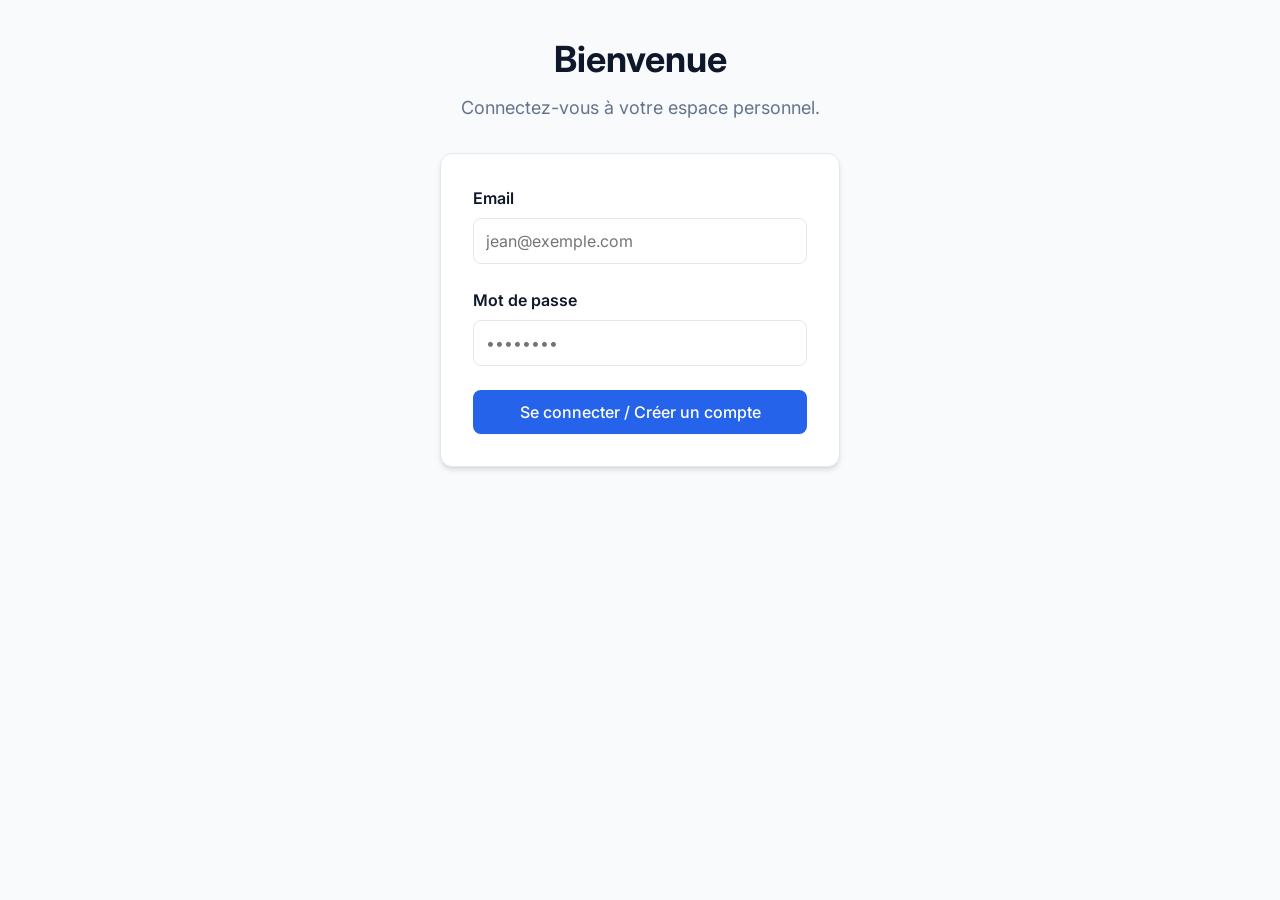
==== index.html @ bb91204f "Add MVP report extraction" ====
<!DOCTYPE html>
<html lang="fr">
<head>
  <meta charset="UTF-8">
  <meta name="viewport" content="width=device-width, initial-scale=1.0">
  <title>Générateur de Compte Rendu - Chantier V2</title>
  <link rel="stylesheet" href="style.css">
  <link href="https://fonts.googleapis.com/css2?family=Inter:wght@300;400;500;600;700&display=swap" rel="stylesheet">
</head>
<body>
  
  <div class="app-container">
    
    <!-- ==================== VIEW: AUTHENTICATION ==================== -->
    <div id="view-auth" class="view">
      <div class="app-header">
        <h1>Bienvenue</h1>
        <p>Connectez-vous à votre espace personnel.</p>
      </div>
      <div class="card auth-card">
        <form id="auth-form">
          <div class="form-group">
            <label>Email</label>
            <input type="email" id="auth-email" required placeholder="jean@exemple.com" class="text-input">
          </div>
          <div class="form-group">
            <label>Mot de passe</label>
            <input type="password" id="auth-password" required placeholder="••••••••" class="text-input">
          </div>
          <button type="submit" class="primary-btn">Se connecter / Créer un compte</button>
        </form>
      </div>
    </div>

    <!-- ==================== VIEW: DASHBOARD (PROJECTS) ==================== -->
    <div id="view-dashboard" class="view hidden">
      <header class="navbar">
        <h2>Mes Projets</h2>
        <div class="user-menu">
           <span id="user-display"></span>
           <button id="logout-btn" class="text-btn">Déconnexion</button>
        </div>
      </header>
      
      <main class="main-content">
        <div class="action-bar" style="align-items: flex-start;">
          <div class="form-group" style="flex: 1; margin: 0;">
            <input type="text" id="new-project-name" placeholder="Nom du nouveau chantier..." class="text-input">
          </div>
          <div class="form-group" style="margin: 0; min-width: 250px;">
            <div class="image-upload-wrapper" style="margin: 0;">
               <input type="file" id="project-photo-upload" accept="image/*" class="hidden-input">
               <label for="project-photo-upload" class="upload-btn" style="margin: 0; width: 100%; justify-content: center;">
                 <span class="icon">📸</span> Photo de couverture
               </label>
            </div>
            <img id="project-photo-preview" src="" class="hidden" style="width: 100%; height: 80px; object-fit: cover; border-radius: 8px; margin-top: 0.5rem; border: 1px solid var(--border);">
          </div>
          <button id="create-project-btn" class="primary-btn shrink" style="height: 46px;">Créer Projet</button>
        </div>
        
        <div id="projects-list" class="grid-list">
          <!-- Projects rendered here -->
        </div>
      </main>
    </div>

    <!-- ==================== VIEW: PROJECT DETAIL (HISTORY & ACTORS) ==================== -->
    <div id="view-project-detail" class="view hidden">
      <header class="navbar" style="border-bottom: none; margin-bottom: 0;">
        <div class="nav-left">
          <button id="back-to-dashboard" class="icon-btn">← Retour</button>
          <h2 id="current-project-title">Titre du Projet</h2>
        </div>
        <div class="nav-right">
          <button id="create-report-btn" class="primary-btn header-btn">+ Nouveau Compte Rendu</button>
        </div>
      </header>

      <!-- Dynamic Project Cover Banner -->
      <div class="project-banner">
         <img id="detail-project-cover" src="" class="hidden">
         <div class="project-banner-overlay">
           <div class="banner-left">
             <button id="view-actors-btn" class="elegant-btn">
               <span class="icon">👥</span> Gérer les Acteurs du Projet
             </button>
           </div>
           <div class="banner-right">
             <input type="file" id="edit-project-cover" accept="image/*" class="hidden-input">
             <label for="edit-project-cover" class="edit-cover-btn">
               <span class="icon">📸</span> Modifier la couverture
             </label>
           </div>
         </div>
      </div>

      <main class="main-content" style="margin-top: 1.5rem;">
        <p class="subtitle">Historique des comptes rendus (CR)</p>
        <div id="reports-list" class="report-list">
          <!-- Reports rendered here -->
        </div>
      </main>
    </div>

    <!-- ==================== VIEW: GENERATOR (THE MVP) ==================== -->
    <div id="view-generator" class="view hidden">
      <header class="navbar">
        <button id="cancel-report-btn" class="icon-btn">← Annuler</button>
        <h2>Nouveau CR</h2>
      </header>

      <main class="main-content">
        <!-- Section 1 : Saisie des notes (Input) -->
        <section id="input-section" class="card">
          <h2>1. Vos notes de chantier</h2>
          <p class="subtitle">Collez vos notes brutes, remarques, ou retranscriptions vocales ici.</p>
          <textarea id="notes-input" placeholder="Ex: Le mur porteur fissure..."></textarea>
          
          <button id="generate-btn" class="primary-btn">
            <span class="icon">✨</span> Générer le Brouillon
          </button>
          <div id="loading" class="hidden">
             <div class="spinner"></div>
             <span>Analyse par l'IA en cours...</span>
          </div>
          <div id="error-message" class="error hidden"></div>
        </section>

        <!-- Section 2 : Édition du compte rendu (Output) -->
        <section id="output-section" class="card hidden slide-up">
          <div class="output-header">
            <h2>2. Compte Rendu Structuré</h2>
            <div class="actions">
              <button id="save-draft-btn" class="secondary-btn">Enregistrer Brouillon</button>
              <button id="print-btn" class="primary-btn">Exporter PDF</button>
            </div>
          </div>
          
          <p class="subtitle">Vous pouvez modifier les champs ci-dessous avant l'enregistrement.</p>

          <!-- Photos -->
          <div class="form-group">
            <label>Photos & Annotations</label>
            <div class="image-upload-wrapper">
               <input type="file" id="photo-upload" accept="image/*" multiple class="hidden-input">
               <label for="photo-upload" class="upload-btn">
                 <span class="icon">📸</span> Ajouter des photos
               </label>
            </div>
            <div id="photo-gallery" class="photo-gallery"></div>
          </div>

          <!-- Fields -->
          <div class="form-group">
            <label>Observations</label>
            <div id="observations-container" class="list-container editable-list"></div>
            <button class="add-btn" onclick="addListItem('observations-container')">+ Ajouter observation</button>
          </div>

          <div class="form-group">
            <label>Actions à réaliser</label>
            <div id="actions-container" class="table-container">
              <table class="actions-table">
                <thead>
                  <tr>
                    <th>Tâche</th>
                    <th>Responsable</th>
                    <th>Délai</th>
                    <th></th>
                  </tr>
                </thead>
                <tbody id="actions-tbody"></tbody>
              </table>
            </div>
            <button class="add-btn" onclick="addActionRow()">+ Ajouter action</button>
          </div>

          <div class="form-group">
            <label>Points Bloquants</label>
            <div id="blockers-container" class="list-container editable-list alert-list"></div>
            <button class="add-btn" onclick="addListItem('blockers-container', 'alert-item')">+ Ajouter point bloquant</button>
          </div>

          <div class="form-group">
            <label>Points à vérifier</label>
            <div id="points-to-verify-container" class="list-container editable-list warning-list"></div>
            <button class="add-btn" onclick="addListItem('points-to-verify-container', 'warning-item')">+ Ajouter point à vérifier</button>
          </div>
        </section>
      </main>
    </div>

    <!-- ==================== VIEW: ACTORS DIRECTORY ==================== -->
    <div id="view-actors" class="view hidden">
      <header class="navbar">
        <div class="nav-left">
          <button id="back-to-project-from-actors" class="icon-btn">← Retour au Projet</button>
          <h2>Carnet d'adresses (Acteurs)</h2>
        </div>
        <button id="add-actor-btn" class="primary-btn shrink">+ Nouvel Acteur</button>
      </header>
      <main class="main-content">
        <div id="actors-list" class="grid-list">
          <!-- Actors rendered here -->
        </div>
      </main>
    </div>

  </div> <!-- End App Container -->

  <!-- ==================== MODALS ==================== -->

  <!-- Modal: Create/Edit Actor -->
  <div id="actor-modal" class="modal hidden">
    <div class="modal-content card">
      <div class="modal-header">
        <h2 id="actor-modal-title">Ajouter un acteur</h2>
        <button class="icon-btn close-modal-btn" onclick="closeActorModal()">✖</button>
      </div>
      <form id="actor-form" class="modal-body">
        <input type="hidden" id="actor-id">
        <div class="avatar-upload-wrapper">
           <label for="actor-photo" style="cursor: pointer; display: flex; flex-direction: column; align-items: center; justify-content: center;">
             <img id="actor-photo-preview" src="" class="hidden">
             <div id="actor-photo-placeholder" class="avatar-placeholder">📸 Photo</div>
           </label>
           <input type="file" id="actor-photo" accept="image/*" class="hidden-input">
        </div>
        
        <div class="form-row">
          <div class="form-group flex-1">
            <label>Type d'acteur *</label>
            <select id="actor-type" class="text-input" required>
              <option value="Maitre d'Ouvrage">Maître d'Ouvrage</option>
              <option value="Maitre d'Oeuvre">Maître d'Oeuvre</option>
              <option value="Bureau d'Etudes">Bureau d'Etudes</option>
              <option value="Entreprise">Entreprise</option>
              <option value="CSPS">CSPS</option>
              <option value="Bureau de Controle">Bureau de Contrôle</option>
              <option value="Autre">Autre (préciser)</option>
            </select>
            <input type="text" id="actor-type-custom" class="text-input hidden mt-2" placeholder="Préciser le rôle...">
          </div>
          <div class="form-group flex-1">
            <label>Société *</label>
            <input type="text" id="actor-company" required class="text-input">
          </div>
        </div>

        <div class="form-row">
          <div class="form-group flex-1">
            <label>Prénom *</label>
            <input type="text" id="actor-firstname" required class="text-input">
          </div>
          <div class="form-group flex-1">
            <label>Nom *</label>
            <input type="text" id="actor-lastname" required class="text-input">
          </div>
        </div>

        <div class="form-group">
          <label>Poste</label>
          <input type="text" id="actor-role" class="text-input" placeholder="ex: Conducteur de travaux">
        </div>
        
        <div class="form-group">
          <label>Email</label>
          <input type="email" id="actor-email" class="text-input">
        </div>

        <div class="form-row">
          <div class="form-group flex-1">
            <label>Portable</label>
            <input type="tel" id="actor-mobile" class="text-input">
          </div>
          <div class="form-group flex-1">
            <label>Fixe</label>
            <input type="tel" id="actor-phone" class="text-input">
          </div>
        </div>
        
        <div class="form-group">
          <label>Adresse</label>
          <input type="text" id="actor-address" class="text-input" placeholder="ex: 12 rue de la Paix" style="margin-bottom: 0.5rem;">
        </div>
        <div class="form-row">
          <div class="form-group" style="width: 120px;">
             <input type="text" id="actor-zip" class="text-input" placeholder="Code Postal">
          </div>
          <div class="form-group flex-1">
             <input type="text" id="actor-city" class="text-input" placeholder="Ville">
          </div>
        </div>

        <div class="modal-footer">
          <button type="submit" class="primary-btn">Enregistrer</button>
        </div>
      </form>
    </div>
  </div>

  <!-- Modal: Distribution (Send Report) -->
  <div id="distribution-modal" class="modal hidden">
    <div class="modal-content card distribution-card">
      <div class="modal-header">
        <h2>Envoyer le Compte Rendu</h2>
        <button class="icon-btn close-modal-btn" onclick="closeDocModal()">✖</button>
      </div>
      <div class="modal-body">
        <p class="subtitle">Sélectionnez les acteurs qui recevront ce rapport :</p>
        <div id="distribution-actors-list" class="checkbox-list">
          <!-- Actor checkboxes rendered here -->
        </div>
      </div>
      <div class="modal-footer">
        <button id="confirm-distribution-btn" class="primary-btn">Confirmer l'envoi</button>
      </div>
    </div>
  </div>

  <!-- Custom Actor Dropdown -->
  <div id="actor-dropdown" class="actor-dropdown hidden"></div>

  <script src="app.js"></script>
</body>
</html>
---- style.css ----
:root {
  --primary: #0f172a;
  --primary-hover: #1e293b;
  --accent: #2563eb;
  --accent-hover: #1d4ed8;
  --bg-color: #f8fafc;
  --card-bg: #ffffff;
  --text-main: #0f172a;
  --text-muted: #64748b;
  --border: #e2e8f0;
  
  --danger: #ef4444;
  --danger-bg: #fef2f2;
  --warning: #f59e0b;
  --warning-bg: #fffbeb;
  --success: #10b981;
  --success-bg: #d1fae5;
  
  --radius: 12px;
  --shadow-sm: 0 1px 2px 0 rgb(0 0 0 / 0.05);
  --shadow-md: 0 4px 6px -1px rgb(0 0 0 / 0.1), 0 2px 4px -2px rgb(0 0 0 / 0.1);
}

* { box-sizing: border-box; margin: 0; padding: 0; }
body { font-family: 'Inter', sans-serif; background-color: var(--bg-color); color: var(--text-main); line-height: 1.5; -webkit-font-smoothing: antialiased; }
.app-container { max-width: 900px; margin: 0 auto; padding: 2rem 1rem; }

/* SPA Utility */
.hidden { display: none !important; }
.hidden-input { display: none; }
.view { animation: fadeIn 0.3s ease-in; }

/* Navbar */
.navbar { display: flex; justify-content: space-between; align-items: center; margin-bottom: 2rem; border-bottom: 1px solid var(--border); padding-bottom: 1rem;}
.navbar h2 { margin: 0; font-size: 1.5rem; color: var(--primary); }
.nav-left, .nav-right { display: flex; align-items: center; gap: 1rem; }
.user-menu { display: flex; align-items: center; gap: 1rem; color: var(--text-muted); font-weight: 500; font-size: 0.9rem;}

/* Header */
.app-header { text-align: center; margin-bottom: 2rem; }
.app-header h1 { font-size: 2.25rem; font-weight: 700; color: var(--primary); margin-bottom: 0.5rem;}
.app-header p, .subtitle { color: var(--text-muted); font-size: 1.125rem; }
.subtitle { font-size: 0.95rem; margin-bottom: 1.5rem; }

/* Auth Card */
.auth-card { max-width: 400px; margin: 0 auto; }

/* Basic Forms & Inputs */
.text-input { width: 100%; padding: 0.75rem; border: 1px solid var(--border); border-radius: 8px; font-family: inherit; font-size: 1rem; transition: all 0.2s;}
.text-input:focus { outline: none; border-color: var(--accent); box-shadow: 0 0 0 3px rgba(37, 99, 235, 0.1); }
textarea { width: 100%; min-height: 150px; padding: 1rem; border: 1px solid var(--border); border-radius: 8px; font-family: inherit; font-size: 1rem; resize: vertical; background-color: #f8fafc; }
textarea:focus { outline: none; border-color: var(--accent); box-shadow: 0 0 0 3px rgba(37, 99, 235, 0.1); background-color: #fff; }
.form-row { display: flex; gap: 1rem; flex-wrap: wrap; }
.flex-1 { flex: 1; min-width: 200px; }
.mt-2 { margin-top: 0.5rem; }

.form-group { margin-bottom: 1.5rem; }
.form-group label { display: block; font-weight: 600; margin-bottom: 0.5rem; color: var(--primary); }

/* Buttons */
button { display: inline-flex; align-items: center; justify-content: center; gap: 0.5rem; font-family: inherit; font-weight: 500; font-size: 1rem; padding: 0.75rem 1.5rem; border-radius: 8px; cursor: pointer; transition: all 0.2s; border: none; }
.primary-btn { background-color: var(--accent); color: white; width: 100%; box-shadow: var(--shadow-sm); }
.primary-btn:hover { background-color: var(--accent-hover); transform: translateY(-1px); }
.primary-btn.shrink { width: auto; }
.secondary-btn { background-color: var(--primary); color: white; }
.secondary-btn:hover { background-color: var(--primary-hover); }
.text-btn { background: transparent; color: var(--text-muted); padding: 0; font-size: 0.9rem;}
.text-btn:hover { color: var(--primary); text-decoration: underline; }
.icon-btn { background: transparent; color: var(--text-muted); padding: 0.5rem; border: 1px solid var(--border); border-radius: 6px; }
.icon-btn:hover { background: #f1f5f9; color: var(--primary); }
.add-btn { background: transparent; color: var(--accent); padding: 0.5rem 0; font-size: 0.95rem; }
.add-btn:hover { color: var(--accent-hover); text-decoration: underline; }
.upload-btn { display: inline-flex; align-items: center; gap: 0.5rem; padding: 0.5rem 1rem; background-color: #f1f5f9; color: var(--primary); border: 1px solid var(--border); border-radius: 6px; cursor: pointer; font-size: 0.9rem; font-weight: 500; transition: all 0.2s; margin-bottom: 1rem; }
.upload-btn:hover { background-color: #e2e8f0; }

/* Cards & Layout */
.card { background: var(--card-bg); border-radius: var(--radius); padding: 2rem; box-shadow: var(--shadow-md); margin-bottom: 2rem; border: 1px solid var(--border); }
.action-bar { display: flex; gap: 1rem; margin-bottom: 2rem; }
.output-header { display: flex; justify-content: space-between; align-items: center; margin-bottom: 0.5rem; }
.output-header .actions { display: flex; gap: 0.5rem; }

/* Grid Lists (Projects & Reports) */
.grid-list { display: grid; grid-template-columns: repeat(auto-fill, minmax(280px, 1fr)); gap: 1.5rem; }
.grid-card { background: white; border: 1px solid var(--border); border-radius: 8px; cursor: pointer; transition: all 0.2s; box-shadow: var(--shadow-sm); display: flex; flex-direction: column; position: relative; overflow: hidden;}
.grid-card-content { padding: 1.5rem; flex: 1; }
.grid-card:hover { border-color: var(--accent); transform: translateY(-2px); box-shadow: var(--shadow-md); }
.grid-card h3 { margin-bottom: 0.5rem; font-size: 1.25rem; color: var(--primary); }
.grid-card p { color: var(--text-muted); font-size: 0.9rem; }
.grid-card .badge { position: absolute; top: 1rem; right: 1rem; background: rgba(255,255,255,0.9); color: var(--text-muted); padding: 0.15rem 0.5rem; border-radius: 4px; font-size: 0.75rem; font-weight: 600; text-transform: uppercase; box-shadow: var(--shadow-sm);}
.project-cover { width: 100%; height: 120px; object-fit: cover; background: #e2e8f0; border-bottom: 1px solid var(--border);}

/* Project Detail Banner */
.project-banner { position: relative; width: 100%; height: 160px; background: linear-gradient(135deg, #f1f5f9 0%, #cbd5e1 100%); border-radius: 12px; overflow: hidden; display: flex; align-items: flex-end; padding: 1rem 1.5rem; border: 1px solid var(--border); box-shadow: var(--shadow-sm); }
.project-banner img { position: absolute; inset: 0; width: 100%; height: 100%; object-fit: cover; z-index: 1; }
.project-banner-overlay { position: relative; z-index: 2; display: flex; width: 100%; justify-content: space-between; align-items: flex-end; }
.elegant-btn, .edit-cover-btn { display: inline-flex; align-items: center; gap: 0.5rem; padding: 0.5rem 1rem; border-radius: 50px; cursor: pointer; font-weight: 600; font-size: 0.9rem; border: none; transition: all 0.2s; background: rgba(255, 255, 255, 0.85); color: var(--primary); backdrop-filter: blur(8px); box-shadow: 0 4px 6px -1px rgb(0 0 0 / 0.1); }
.elegant-btn:hover, .edit-cover-btn:hover { background: #ffffff; transform: translateY(-2px); box-shadow: 0 10px 15px -3px rgb(0 0 0 / 0.15); color: var(--accent); }
.elegant-btn { padding: 0.75rem 1.5rem; font-size: 0.95rem; }

/* Actor Cards */
.actor-card { align-items: center; text-align: center; gap: 0.25rem; }
.actor-card .avatar { width: 80px; height: 80px; border-radius: 50%; object-fit: cover; background: var(--bg-color); border: 2px solid var(--border); margin-bottom: 0.5rem; }
.actor-card h3 { font-size: 1.1rem; margin-bottom: 0; }
.actor-card .role { font-weight: 500; color: var(--accent); font-size: 0.85rem; margin-bottom: 0.5rem; }
.actor-card .company { font-weight: 600; font-size: 0.9rem; }
.actor-card .contact { color: var(--text-muted); font-size: 0.85rem; }

.report-list { display: flex; flex-direction: column; gap: 1rem; }
.report-card { display: flex; justify-content: space-between; align-items: center; background: white; border: 1px solid var(--border); border-radius: 8px; padding: 1rem 1.5rem; transition: all 0.2s; box-shadow: var(--shadow-sm); }
.report-card:hover { border-color: var(--accent); }
.report-info { display: flex; flex-direction: column; gap: 0.25rem; cursor: pointer; flex-grow: 1;}
.report-info h3 { font-size: 1.1rem; color: var(--primary); }
.report-info span { font-size: 0.85rem; color: var(--text-muted); }

/* Status Badges */
.status-badge { padding: 0.25rem 0.75rem; border-radius: 99px; font-size: 0.8rem; font-weight: 600; display: inline-flex; align-items: center; cursor: pointer; user-select: none; border: 1px solid transparent;}
.status-unsent { background: var(--warning-bg); color: #b45309; border-color: #fde68a; }
.status-sent { background: var(--success-bg); color: #047857; border-color: #a7f3d0; }

/* Dynamic Lists (MVP Forms) */
.list-container { display: flex; flex-direction: column; gap: 0.5rem; }
.list-item { display: flex; align-items: flex-start; gap: 0.5rem; background: #f8fafc; padding: 0.75rem; border-radius: 6px; border: 1px solid var(--border); }
.list-item textarea { min-height: 40px; height: 40px; padding: 0.5rem; background: transparent; border: none; border-radius: 4px; }
.list-item textarea:focus { background: white; border: 1px solid var(--border); }
.alert-list .list-item { background: var(--danger-bg); border-color: #fecaca; }
.warning-list .list-item { background: var(--warning-bg); border-color: #fde68a; }

.delete-btn { background: transparent; color: var(--text-muted); padding: 0.5rem; border-radius: 4px; width: 32px; height: 32px; display: flex; align-items: center; justify-content: center;}
.delete-btn:hover { color: var(--danger); background: #fee2e2; }

/* Table */
.table-container { overflow-x: auto; border: 1px solid var(--border); border-radius: 8px; margin-bottom: 0.5rem; }
.actions-table { width: 100%; border-collapse: collapse; }
.actions-table th, .actions-table td { padding: 0.75rem; text-align: left; border-bottom: 1px solid var(--border); }
.actions-table th { background: #f8fafc; font-weight: 500; color: var(--text-muted); font-size: 0.9rem; }
.actions-table td input { width: 100%; padding: 0.5rem; border: 1px solid transparent; border-radius: 4px; font-family: inherit; font-size: 0.95rem; background: transparent; }
.actions-table td input:focus { background: white; border-color: var(--border); outline: none; }

/* Photos Gallery */
.photo-gallery { display: grid; grid-template-columns: repeat(auto-fill, minmax(200px, 1fr)); gap: 1rem; }
.photo-card { border: 1px solid var(--border); border-radius: 8px; overflow: hidden; background: white; display: flex; flex-direction: column; position: relative; }
.photo-card img { width: 100%; height: 150px; object-fit: cover; background: #f1f5f9; border-bottom: 1px solid var(--border); }
.photo-card textarea { border: none; border-radius: 0; min-height: 60px; font-size: 0.85rem; padding: 0.5rem; background: white; }
.photo-card textarea:focus { box-shadow: none; border-top: 1px solid var(--accent); }
.remove-photo-btn { position: absolute; top: 0.5rem; right: 0.5rem; background: rgba(255,255,255,0.9); color: var(--danger); border: none; border-radius: 50%; width: 24px; height: 24px; display: flex; align-items: center; justify-content: center; cursor: pointer; box-shadow: var(--shadow-sm); transition: all 0.2s; padding: 0; }
.remove-photo-btn:hover { background: var(--danger); color: white; }

/* Status & Utils */
.error { color: var(--danger); background: var(--danger-bg); padding: 1rem; border-radius: 8px; margin-top: 1rem; border: 1px solid #fecaca; }
#loading { display: flex; align-items: center; justify-content: center; gap: 1rem; margin-top: 1.5rem; color: var(--accent); font-weight: 500; }
.spinner { width: 20px; height: 20px; border: 3px solid rgba(37, 99, 235, 0.2); border-radius: 50%; border-top-color: var(--accent); animation: spin 1s linear infinite; }

/* Modals */
.modal { position: fixed; inset: 0; background: rgba(15, 23, 42, 0.6); backdrop-filter: blur(2px); z-index: 50; display: flex; align-items: center; justify-content: center; animation: fadeIn 0.2s; padding: 1rem; overflow-y: auto;}
.modal-content { max-width: 600px; width: 100%; max-height: 90vh; overflow-y: auto; margin: auto; padding: 0; }
.modal-header { padding: 1.5rem; border-bottom: 1px solid var(--border); display: flex; justify-content: space-between; align-items: center; position: sticky; top: 0; background: white; z-index: 10; }
.modal-header h2 { margin: 0; }
.modal-body { padding: 1.5rem; }
.modal-footer { padding: 1.5rem; border-top: 1px solid var(--border); background: #f8fafc; text-align: right; position: sticky; bottom: 0;}
.close-modal-btn { border: none; font-size: 1.25rem; cursor: pointer; }

/* Modal specific elements */
.avatar-upload-wrapper { display: flex; flex-direction: column; align-items: center; gap: 0.5rem; margin-bottom: 1.5rem; cursor: pointer;}
.avatar-placeholder { width: 90px; height: 90px; border-radius: 50%; background: #e2e8f0; display: flex; align-items: center; justify-content: center; color: var(--text-muted); font-weight: 500; border: 2px dashed var(--border); transition: all 0.2s;}
.avatar-placeholder:hover { border-color: var(--accent); color: var(--accent); }
#actor-photo-preview { width: 90px; height: 90px; border-radius: 50%; object-fit: cover; border: 2px solid var(--border); }

/* Distribution Checklist */
.checkbox-list { display: flex; flex-direction: column; gap: 0.75rem; max-height: 300px; overflow-y: auto; border: 1px solid var(--border); border-radius: 8px; padding: 1rem;}
.checkbox-item { display: flex; align-items: center; gap: 1rem; padding: 0.5rem; border-radius: 6px; transition: background 0.2s; cursor: pointer;}
.checkbox-item:hover { background: #f1f5f9; }
.checkbox-item input[type="checkbox"] { width: 1.25rem; height: 1.25rem; cursor: pointer;}
.checkbox-item div { display: flex; flex-direction: column; }
.checkbox-item span.title { font-weight: 600; color: var(--primary); }
.checkbox-item span.desc { font-size: 0.85rem; color: var(--text-muted); }

@keyframes spin { to { transform: rotate(360deg); } }
.fade-in { animation: fadeIn 0.4s ease-in; }
.slide-up { animation: slideUp 0.5s cubic-bezier(0.16, 1, 0.3, 1); }
@keyframes fadeIn { from { opacity: 0; } to { opacity: 1; } }
@keyframes slideUp { from { opacity: 0; transform: translateY(20px); } to { opacity: 1; transform: translateY(0); } }

/* Print Styles */
@media print {
  body { background: white; }
  .app-container { max-width: 100%; padding: 0; }
  .app-header p, .subtitle, .add-btn, .delete-btn, .actions, .navbar, #input-section, .upload-btn, .remove-photo-btn { display: none !important; }
  .card { box-shadow: none; border: none; padding: 0; }
  #view-generator { display: block !important; }
  #output-section { display: block !important; }
  .actions-table th, .actions-table td { border-bottom: 1px solid #ccc; }
  textarea, input { border: none !important; resize: none; background: transparent !important; }
  .photo-gallery { grid-template-columns: repeat(2, 1fr); gap: 1rem; page-break-inside: avoid; }
  .photo-card { border: 1px solid #ccc; page-break-inside: avoid; }
  .photo-card img { height: auto; max-height: 250px; }
}
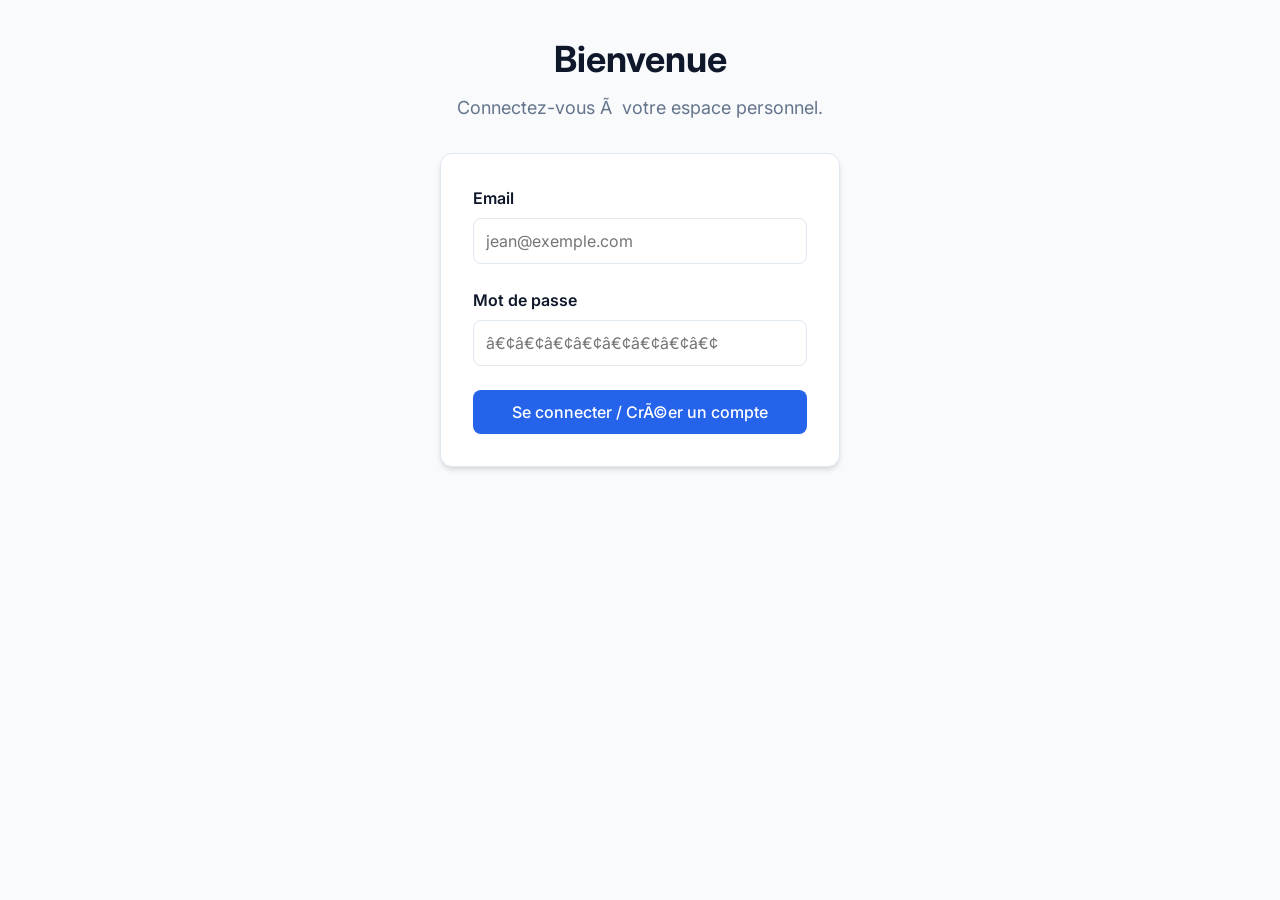
==== commit 2402a762: "Add MVP report extraction" ====
--- a/index.html
+++ b/index.html
@@ -3,7 +3,7 @@
 <head>
   <meta charset="UTF-8">
   <meta name="viewport" content="width=device-width, initial-scale=1.0">
-  <title>Générateur de Compte Rendu - Chantier V2</title>
+  <title>GÃ©nÃ©rateur de Compte Rendu - Chantier V2</title>
   <link rel="stylesheet" href="style.css">
   <link href="https://fonts.googleapis.com/css2?family=Inter:wght@300;400;500;600;700&display=swap" rel="stylesheet">
 </head>
@@ -15,7 +15,7 @@
     <div id="view-auth" class="view">
       <div class="app-header">
         <h1>Bienvenue</h1>
-        <p>Connectez-vous à votre espace personnel.</p>
+        <p>Connectez-vous Ã  votre espace personnel.</p>
       </div>
       <div class="card auth-card">
         <form id="auth-form">
@@ -25,9 +25,9 @@
           </div>
           <div class="form-group">
             <label>Mot de passe</label>
-            <input type="password" id="auth-password" required placeholder="••••••••" class="text-input">
-          </div>
-          <button type="submit" class="primary-btn">Se connecter / Créer un compte</button>
+            <input type="password" id="auth-password" required placeholder="â€¢â€¢â€¢â€¢â€¢â€¢â€¢â€¢" class="text-input">
+          </div>
+          <button type="submit" class="primary-btn">Se connecter / CrÃ©er un compte</button>
         </form>
       </div>
     </div>
@@ -38,7 +38,7 @@
         <h2>Mes Projets</h2>
         <div class="user-menu">
            <span id="user-display"></span>
-           <button id="logout-btn" class="text-btn">Déconnexion</button>
+           <button id="logout-btn" class="text-btn">DÃ©connexion</button>
         </div>
       </header>
       
@@ -51,12 +51,12 @@
             <div class="image-upload-wrapper" style="margin: 0;">
                <input type="file" id="project-photo-upload" accept="image/*" class="hidden-input">
                <label for="project-photo-upload" class="upload-btn" style="margin: 0; width: 100%; justify-content: center;">
-                 <span class="icon">📸</span> Photo de couverture
+                 <span class="icon">ðŸ“¸</span> Photo de couverture
                </label>
             </div>
             <img id="project-photo-preview" src="" class="hidden" style="width: 100%; height: 80px; object-fit: cover; border-radius: 8px; margin-top: 0.5rem; border: 1px solid var(--border);">
           </div>
-          <button id="create-project-btn" class="primary-btn shrink" style="height: 46px;">Créer Projet</button>
+          <button id="create-project-btn" class="primary-btn shrink" style="height: 46px;">CrÃ©er Projet</button>
         </div>
         
         <div id="projects-list" class="grid-list">
@@ -69,7 +69,7 @@
     <div id="view-project-detail" class="view hidden">
       <header class="navbar" style="border-bottom: none; margin-bottom: 0;">
         <div class="nav-left">
-          <button id="back-to-dashboard" class="icon-btn">← Retour</button>
+          <button id="back-to-dashboard" class="icon-btn">â† Retour</button>
           <h2 id="current-project-title">Titre du Projet</h2>
         </div>
         <div class="nav-right">
@@ -81,15 +81,18 @@
       <div class="project-banner">
          <img id="detail-project-cover" src="" class="hidden">
          <div class="project-banner-overlay">
-           <div class="banner-left">
+           <div class="banner-left" style="display:flex; gap:0.75rem; flex-wrap:wrap;">
              <button id="view-actors-btn" class="elegant-btn">
-               <span class="icon">👥</span> Gérer les Acteurs du Projet
+               <span class="icon">ðŸ‘¥</span> GÃ©rer les Acteurs du Projet
              </button>
+              <button id="view-lots-btn" class="elegant-btn">
+                <span class="icon">📦</span> Gérer les Lots
+              </button>
            </div>
            <div class="banner-right">
              <input type="file" id="edit-project-cover" accept="image/*" class="hidden-input">
              <label for="edit-project-cover" class="edit-cover-btn">
-               <span class="icon">📸</span> Modifier la couverture
+               <span class="icon">ðŸ“¸</span> Modifier la couverture
              </label>
            </div>
          </div>
@@ -106,7 +109,7 @@
     <!-- ==================== VIEW: GENERATOR (THE MVP) ==================== -->
     <div id="view-generator" class="view hidden">
       <header class="navbar">
-        <button id="cancel-report-btn" class="icon-btn">← Annuler</button>
+        <button id="cancel-report-btn" class="icon-btn">â† Annuler</button>
         <h2>Nouveau CR</h2>
       </header>
 
@@ -118,7 +121,7 @@
           <textarea id="notes-input" placeholder="Ex: Le mur porteur fissure..."></textarea>
           
           <button id="generate-btn" class="primary-btn">
-            <span class="icon">✨</span> Générer le Brouillon
+            <span class="icon">âœ¨</span> GÃ©nÃ©rer le Brouillon
           </button>
           <div id="loading" class="hidden">
              <div class="spinner"></div>
@@ -127,65 +130,43 @@
           <div id="error-message" class="error hidden"></div>
         </section>
 
-        <!-- Section 2 : Édition du compte rendu (Output) -->
+        <!-- Section 2 : Ã‰dition du compte rendu (Output) -->
         <section id="output-section" class="card hidden slide-up">
           <div class="output-header">
-            <h2>2. Compte Rendu Structuré</h2>
+            <h2>2. Compte Rendu StructurÃ©</h2>
             <div class="actions">
               <button id="save-draft-btn" class="secondary-btn">Enregistrer Brouillon</button>
               <button id="print-btn" class="primary-btn">Exporter PDF</button>
             </div>
           </div>
           
-          <p class="subtitle">Vous pouvez modifier les champs ci-dessous avant l'enregistrement.</p>
+          <p class="subtitle">RÃ©digez vos remarques, assignez un acteur et une date limite pour chaque entrÃ©e.</p>
+
+          <!-- Attendance -->
+          <div class="form-group">
+            <label>PrÃ©sences</label>
+            <div id="attendance-container" class="table-container">
+              <!-- Rendered by JS -->
+            </div>
+          </div>
 
           <!-- Photos -->
           <div class="form-group">
-            <label>Photos & Annotations</label>
+            <label>Photos &amp; Annotations</label>
             <div class="image-upload-wrapper">
                <input type="file" id="photo-upload" accept="image/*" multiple class="hidden-input">
                <label for="photo-upload" class="upload-btn">
-                 <span class="icon">📸</span> Ajouter des photos
+                 <span class="icon">ðŸ“¸</span> Ajouter des photos
                </label>
             </div>
             <div id="photo-gallery" class="photo-gallery"></div>
           </div>
 
-          <!-- Fields -->
-          <div class="form-group">
-            <label>Observations</label>
-            <div id="observations-container" class="list-container editable-list"></div>
-            <button class="add-btn" onclick="addListItem('observations-container')">+ Ajouter observation</button>
-          </div>
-
-          <div class="form-group">
-            <label>Actions à réaliser</label>
-            <div id="actions-container" class="table-container">
-              <table class="actions-table">
-                <thead>
-                  <tr>
-                    <th>Tâche</th>
-                    <th>Responsable</th>
-                    <th>Délai</th>
-                    <th></th>
-                  </tr>
-                </thead>
-                <tbody id="actions-tbody"></tbody>
-              </table>
-            </div>
-            <button class="add-btn" onclick="addActionRow()">+ Ajouter action</button>
-          </div>
-
-          <div class="form-group">
-            <label>Points Bloquants</label>
-            <div id="blockers-container" class="list-container editable-list alert-list"></div>
-            <button class="add-btn" onclick="addListItem('blockers-container', 'alert-item')">+ Ajouter point bloquant</button>
-          </div>
-
-          <div class="form-group">
-            <label>Points à vérifier</label>
-            <div id="points-to-verify-container" class="list-container editable-list warning-list"></div>
-            <button class="add-btn" onclick="addListItem('points-to-verify-container', 'warning-item')">+ Ajouter point à vérifier</button>
+          <!-- Unified Entries -->
+          <div class="form-group">
+            <label>Remarques &amp; Actions</label>
+            <div id="entries-container"></div>
+            <button class="add-btn" id="add-entry-btn" onclick="addEntry()">+ Ajouter une entrÃ©e</button>
           </div>
         </section>
       </main>
@@ -195,7 +176,7 @@
     <div id="view-actors" class="view hidden">
       <header class="navbar">
         <div class="nav-left">
-          <button id="back-to-project-from-actors" class="icon-btn">← Retour au Projet</button>
+          <button id="back-to-project-from-actors" class="icon-btn">â† Retour au Projet</button>
           <h2>Carnet d'adresses (Acteurs)</h2>
         </div>
         <button id="add-actor-btn" class="primary-btn shrink">+ Nouvel Acteur</button>
@@ -203,6 +184,22 @@
       <main class="main-content">
         <div id="actors-list" class="grid-list">
           <!-- Actors rendered here -->
+        </div>
+      </main>
+    </div>
+
+    <!-- ==================== VIEW: LOTS ==================== -->
+    <div id="view-lots" class="view hidden">
+      <header class="navbar">
+        <div class="nav-left">
+          <button id="back-to-project-from-lots" class="icon-btn">â† Retour au Projet</button>
+          <h2>Lots du Projet</h2>
+        </div>
+        <button id="add-lot-btn" class="primary-btn shrink">+ Nouveau Lot</button>
+      </header>
+      <main class="main-content">
+        <div id="lots-list" class="grid-list">
+          <!-- Lots rendered here -->
         </div>
       </main>
     </div>
@@ -216,14 +213,14 @@
     <div class="modal-content card">
       <div class="modal-header">
         <h2 id="actor-modal-title">Ajouter un acteur</h2>
-        <button class="icon-btn close-modal-btn" onclick="closeActorModal()">✖</button>
+        <button class="icon-btn close-modal-btn" onclick="closeActorModal()">âœ–</button>
       </div>
       <form id="actor-form" class="modal-body">
         <input type="hidden" id="actor-id">
         <div class="avatar-upload-wrapper">
            <label for="actor-photo" style="cursor: pointer; display: flex; flex-direction: column; align-items: center; justify-content: center;">
              <img id="actor-photo-preview" src="" class="hidden">
-             <div id="actor-photo-placeholder" class="avatar-placeholder">📸 Photo</div>
+             <div id="actor-photo-placeholder" class="avatar-placeholder">ðŸ“¸ Photo</div>
            </label>
            <input type="file" id="actor-photo" accept="image/*" class="hidden-input">
         </div>
@@ -232,25 +229,25 @@
           <div class="form-group flex-1">
             <label>Type d'acteur *</label>
             <select id="actor-type" class="text-input" required>
-              <option value="Maitre d'Ouvrage">Maître d'Ouvrage</option>
-              <option value="Maitre d'Oeuvre">Maître d'Oeuvre</option>
+              <option value="Maitre d'Ouvrage">MaÃ®tre d'Ouvrage</option>
+              <option value="Maitre d'Oeuvre">MaÃ®tre d'Oeuvre</option>
               <option value="Bureau d'Etudes">Bureau d'Etudes</option>
               <option value="Entreprise">Entreprise</option>
               <option value="CSPS">CSPS</option>
-              <option value="Bureau de Controle">Bureau de Contrôle</option>
-              <option value="Autre">Autre (préciser)</option>
+              <option value="Bureau de Controle">Bureau de ContrÃ´le</option>
+              <option value="Autre">Autre (prÃ©ciser)</option>
             </select>
-            <input type="text" id="actor-type-custom" class="text-input hidden mt-2" placeholder="Préciser le rôle...">
-          </div>
-          <div class="form-group flex-1">
-            <label>Société *</label>
+            <input type="text" id="actor-type-custom" class="text-input hidden mt-2" placeholder="PrÃ©ciser le rÃ´le...">
+          </div>
+          <div class="form-group flex-1">
+            <label>SociÃ©tÃ© *</label>
             <input type="text" id="actor-company" required class="text-input">
           </div>
         </div>
 
         <div class="form-row">
           <div class="form-group flex-1">
-            <label>Prénom *</label>
+            <label>PrÃ©nom *</label>
             <input type="text" id="actor-firstname" required class="text-input">
           </div>
           <div class="form-group flex-1">
@@ -305,10 +302,10 @@
     <div class="modal-content card distribution-card">
       <div class="modal-header">
         <h2>Envoyer le Compte Rendu</h2>
-        <button class="icon-btn close-modal-btn" onclick="closeDocModal()">✖</button>
+        <button class="icon-btn close-modal-btn" onclick="closeDocModal()">âœ–</button>
       </div>
       <div class="modal-body">
-        <p class="subtitle">Sélectionnez les acteurs qui recevront ce rapport :</p>
+        <p class="subtitle">SÃ©lectionnez les acteurs qui recevront ce rapport :</p>
         <div id="distribution-actors-list" class="checkbox-list">
           <!-- Actor checkboxes rendered here -->
         </div>
@@ -319,8 +316,32 @@
     </div>
   </div>
 
-  <!-- Custom Actor Dropdown -->
-  <div id="actor-dropdown" class="actor-dropdown hidden"></div>
+  <!-- Modal: Create/Edit Lot -->
+  <div id="lot-modal" class="modal hidden">
+    <div class="modal-content card">
+      <div class="modal-header">
+        <h2 id="lot-modal-title">Ajouter un Lot</h2>
+        <button type="button" class="icon-btn close-modal-btn" onclick="closeLotModal()">✖</button>
+      </div>
+      <form id="lot-form" class="modal-body">
+        <input type="hidden" id="lot-id">
+        <div class="form-group">
+          <label>Nom du Lot *</label>
+          <input type="text" id="lot-name" required placeholder="ex: Gros Oeuvre, Plomberie...">
+        </div>
+        <div class="form-group">
+          <label>Acteurs Assignés</label>
+          <div id="lot-actors-checkboxes" class="checkbox-list">
+            <!-- Checkboxes rendered here -->
+          </div>
+        </div>
+        <div class="modal-footer mt-4">
+          <button type="submit" class="primary-btn">Enregistrer</button>
+        </div>
+      </form>
+    </div>
+  </div>
+
 
   <script src="app.js"></script>
 </body>
--- a/style.css
+++ b/style.css
@@ -133,8 +133,11 @@
 .actions-table { width: 100%; border-collapse: collapse; }
 .actions-table th, .actions-table td { padding: 0.75rem; text-align: left; border-bottom: 1px solid var(--border); }
 .actions-table th { background: #f8fafc; font-weight: 500; color: var(--text-muted); font-size: 0.9rem; }
-.actions-table td input { width: 100%; padding: 0.5rem; border: 1px solid transparent; border-radius: 4px; font-family: inherit; font-size: 0.95rem; background: transparent; }
-.actions-table td input:focus { background: white; border-color: var(--border); outline: none; }
+.actions-table td input, .actions-table td select { width: 100%; padding: 0.5rem; border: 1px solid transparent; border-radius: 4px; font-family: inherit; font-size: 0.95rem; background: transparent; }
+.actions-table td input:focus, .actions-table td select:focus { background: white; border-color: var(--border); outline: none; }
+.row-absent { background-color: var(--danger-bg); border-color: #fecaca; }
+.row-absent td { color: var(--danger); font-style: italic; font-weight: 500; }
+.row-absent td input, .row-absent td select { color: var(--danger); font-weight: 500; }
 
 /* Photos Gallery */
 .photo-gallery { display: grid; grid-template-columns: repeat(auto-fill, minmax(200px, 1fr)); gap: 1rem; }
@@ -180,11 +183,116 @@
 @keyframes fadeIn { from { opacity: 0; } to { opacity: 1; } }
 @keyframes slideUp { from { opacity: 0; transform: translateY(20px); } to { opacity: 1; transform: translateY(0); } }
 
+/* ============================================================
+   RICH TEXT ENTRY CARDS
+   ============================================================ */
+#entries-container { display: flex; flex-direction: column; gap: 1rem; margin-bottom: 0.5rem; }
+
+.entry-card {
+  border: 1px solid var(--border);
+  border-radius: 10px;
+  overflow: hidden;
+  background: white;
+  box-shadow: var(--shadow-sm);
+  transition: box-shadow 0.2s;
+}
+.entry-card:hover { box-shadow: var(--shadow-md); }
+
+/* Toolbar */
+.entry-toolbar {
+  display: flex;
+  align-items: center;
+  gap: 2px;
+  padding: 0.4rem 0.75rem;
+  background: #f8fafc;
+  border-bottom: 1px solid var(--border);
+  flex-wrap: wrap;
+}
+.toolbar-btn {
+  background: transparent;
+  border: 1px solid transparent;
+  border-radius: 5px;
+  padding: 0.25rem 0.5rem;
+  font-size: 0.95rem;
+  cursor: pointer;
+  color: var(--text-main);
+  min-width: 32px;
+  height: 30px;
+  display: inline-flex;
+  align-items: center;
+  justify-content: center;
+  transition: all 0.15s;
+  width: auto;
+}
+.toolbar-btn:hover { background: #e2e8f0; border-color: var(--border); }
+.toolbar-separator { width: 1px; height: 20px; background: var(--border); margin: 0 4px; }
+
+.color-btn { position: relative; cursor: pointer; }
+.color-picker-input {
+  position: absolute;
+  opacity: 0;
+  width: 100%;
+  height: 100%;
+  top: 0;
+  left: 0;
+  cursor: pointer;
+  border: none;
+  padding: 0;
+}
+
+/* Editable body */
+.entry-body {
+  min-height: 80px;
+  padding: 0.75rem 1rem;
+  font-size: 1rem;
+  line-height: 1.6;
+  outline: none;
+  color: var(--text-main);
+  background: white;
+}
+.entry-body:empty::before {
+  content: attr(data-placeholder);
+  color: var(--text-muted);
+  pointer-events: none;
+}
+.entry-body:focus { background: #fafcff; }
+
+/* Meta row */
+.entry-meta {
+  display: flex;
+  align-items: center;
+  gap: 0.5rem;
+  padding: 0.5rem 0.75rem;
+  background: #f8fafc;
+  border-top: 1px solid var(--border);
+  flex-wrap: wrap;
+}
+.entry-meta .text-input {
+  padding: 0.35rem 0.6rem;
+  font-size: 0.85rem;
+  height: 34px;
+  flex: 1;
+  min-width: 120px;
+}
+.entry-type-select { min-width: 130px !important; max-width: 150px; font-weight: 600; border-radius: 6px; }
+.entry-actor-select { min-width: 160px !important; }
+
+/* Deadline wrapper */
+.entry-deadline-wrapper { display: flex; align-items: center; gap: 4px; flex: 1; min-width: 150px; }
+.entry-deadline-text { flex: 1; }
+.deadline-icon-wrapper { position: relative; width: 32px; height: 32px; flex-shrink: 0; }
+.deadline-date-picker { position: absolute; opacity: 0; width: 100%; height: 100%; top: 0; left: 0; cursor: pointer; }
+.deadline-icon-label { position: absolute; top: 2px; left: 4px; font-size: 1.15rem; pointer-events: none; }
+
+.entry-delete-btn { width: 32px; height: 32px; flex-shrink: 0; padding: 0; }
+
 /* Print Styles */
 @media print {
   body { background: white; }
   .app-container { max-width: 100%; padding: 0; }
   .app-header p, .subtitle, .add-btn, .delete-btn, .actions, .navbar, #input-section, .upload-btn, .remove-photo-btn { display: none !important; }
+  .entry-toolbar, .entry-meta, .entry-delete-btn, #add-entry-btn { display: none !important; }
+  .entry-card { border: 1px solid #ccc; border-radius: 4px; margin-bottom: 0.75rem; }
   .card { box-shadow: none; border: none; padding: 0; }
   #view-generator { display: block !important; }
   #output-section { display: block !important; }
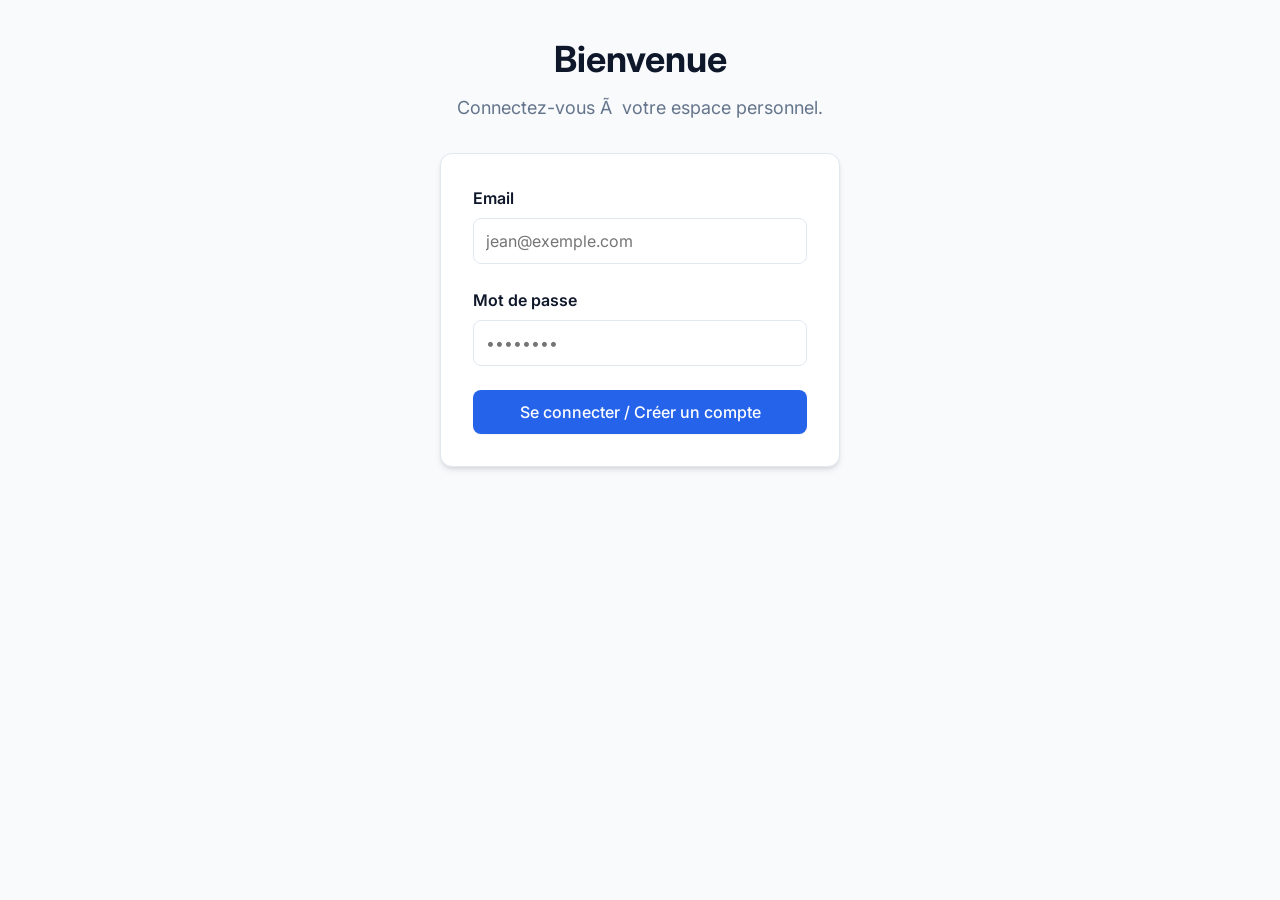
==== commit 14dd25bb: "update" ====
--- a/index.html
+++ b/index.html
@@ -25,9 +25,9 @@
           </div>
           <div class="form-group">
             <label>Mot de passe</label>
-            <input type="password" id="auth-password" required placeholder="â€¢â€¢â€¢â€¢â€¢â€¢â€¢â€¢" class="text-input">
-          </div>
-          <button type="submit" class="primary-btn">Se connecter / CrÃ©er un compte</button>
+            <input type="password" id="auth-password" required placeholder="••••••••" class="text-input">
+          </div>
+          <button type="submit" class="primary-btn">Se connecter / Créer un compte</button>
         </form>
       </div>
     </div>
@@ -38,7 +38,7 @@
         <h2>Mes Projets</h2>
         <div class="user-menu">
            <span id="user-display"></span>
-           <button id="logout-btn" class="text-btn">DÃ©connexion</button>
+           <button id="logout-btn" class="text-btn">Déconnexion</button>
         </div>
       </header>
       
@@ -51,12 +51,12 @@
             <div class="image-upload-wrapper" style="margin: 0;">
                <input type="file" id="project-photo-upload" accept="image/*" class="hidden-input">
                <label for="project-photo-upload" class="upload-btn" style="margin: 0; width: 100%; justify-content: center;">
-                 <span class="icon">ðŸ“¸</span> Photo de couverture
+                 <span class="icon">📸</span> Photo de couverture
                </label>
             </div>
             <img id="project-photo-preview" src="" class="hidden" style="width: 100%; height: 80px; object-fit: cover; border-radius: 8px; margin-top: 0.5rem; border: 1px solid var(--border);">
           </div>
-          <button id="create-project-btn" class="primary-btn shrink" style="height: 46px;">CrÃ©er Projet</button>
+          <button id="create-project-btn" class="primary-btn shrink" style="height: 46px;">Créer Projet</button>
         </div>
         
         <div id="projects-list" class="grid-list">
@@ -83,7 +83,7 @@
          <div class="project-banner-overlay">
            <div class="banner-left" style="display:flex; gap:0.75rem; flex-wrap:wrap;">
              <button id="view-actors-btn" class="elegant-btn">
-               <span class="icon">ðŸ‘¥</span> GÃ©rer les Acteurs du Projet
+               <span class="icon">👥</span> Gérer les Acteurs du Projet
              </button>
               <button id="view-lots-btn" class="elegant-btn">
                 <span class="icon">📦</span> Gérer les Lots
@@ -92,7 +92,7 @@
            <div class="banner-right">
              <input type="file" id="edit-project-cover" accept="image/*" class="hidden-input">
              <label for="edit-project-cover" class="edit-cover-btn">
-               <span class="icon">ðŸ“¸</span> Modifier la couverture
+               <span class="icon">📸</span> Modifier la couverture
              </label>
            </div>
          </div>
@@ -121,7 +121,7 @@
           <textarea id="notes-input" placeholder="Ex: Le mur porteur fissure..."></textarea>
           
           <button id="generate-btn" class="primary-btn">
-            <span class="icon">âœ¨</span> GÃ©nÃ©rer le Brouillon
+            <span class="icon">✨</span> Générer le Brouillon
           </button>
           <div id="loading" class="hidden">
              <div class="spinner"></div>
@@ -130,21 +130,21 @@
           <div id="error-message" class="error hidden"></div>
         </section>
 
-        <!-- Section 2 : Ã‰dition du compte rendu (Output) -->
+        <!-- Section 2 : Édition du compte rendu (Output) -->
         <section id="output-section" class="card hidden slide-up">
           <div class="output-header">
-            <h2>2. Compte Rendu StructurÃ©</h2>
+            <h2>2. Compte Rendu Structuré</h2>
             <div class="actions">
               <button id="save-draft-btn" class="secondary-btn">Enregistrer Brouillon</button>
               <button id="print-btn" class="primary-btn">Exporter PDF</button>
             </div>
           </div>
           
-          <p class="subtitle">RÃ©digez vos remarques, assignez un acteur et une date limite pour chaque entrÃ©e.</p>
+          <p class="subtitle">Rédigez vos remarques, assignez un acteur et une date limite pour chaque entrée.</p>
 
           <!-- Attendance -->
           <div class="form-group">
-            <label>PrÃ©sences</label>
+            <label>Présences</label>
             <div id="attendance-container" class="table-container">
               <!-- Rendered by JS -->
             </div>
@@ -156,7 +156,7 @@
             <div class="image-upload-wrapper">
                <input type="file" id="photo-upload" accept="image/*" multiple class="hidden-input">
                <label for="photo-upload" class="upload-btn">
-                 <span class="icon">ðŸ“¸</span> Ajouter des photos
+                 <span class="icon">📸</span> Ajouter des photos
                </label>
             </div>
             <div id="photo-gallery" class="photo-gallery"></div>
@@ -166,7 +166,7 @@
           <div class="form-group">
             <label>Remarques &amp; Actions</label>
             <div id="entries-container"></div>
-            <button class="add-btn" id="add-entry-btn" onclick="addEntry()">+ Ajouter une entrÃ©e</button>
+            <button class="add-btn" id="add-entry-btn" onclick="addEntry()">+ Ajouter une entrée</button>
           </div>
         </section>
       </main>
@@ -213,14 +213,14 @@
     <div class="modal-content card">
       <div class="modal-header">
         <h2 id="actor-modal-title">Ajouter un acteur</h2>
-        <button class="icon-btn close-modal-btn" onclick="closeActorModal()">âœ–</button>
+        <button class="icon-btn close-modal-btn" onclick="closeActorModal()">✖</button>
       </div>
       <form id="actor-form" class="modal-body">
         <input type="hidden" id="actor-id">
         <div class="avatar-upload-wrapper">
            <label for="actor-photo" style="cursor: pointer; display: flex; flex-direction: column; align-items: center; justify-content: center;">
              <img id="actor-photo-preview" src="" class="hidden">
-             <div id="actor-photo-placeholder" class="avatar-placeholder">ðŸ“¸ Photo</div>
+             <div id="actor-photo-placeholder" class="avatar-placeholder">📸 Photo</div>
            </label>
            <input type="file" id="actor-photo" accept="image/*" class="hidden-input">
         </div>
@@ -229,25 +229,25 @@
           <div class="form-group flex-1">
             <label>Type d'acteur *</label>
             <select id="actor-type" class="text-input" required>
-              <option value="Maitre d'Ouvrage">MaÃ®tre d'Ouvrage</option>
-              <option value="Maitre d'Oeuvre">MaÃ®tre d'Oeuvre</option>
+              <option value="Maitre d'Ouvrage">Maître d'Ouvrage</option>
+              <option value="Maitre d'Oeuvre">Maître d'Oeuvre</option>
               <option value="Bureau d'Etudes">Bureau d'Etudes</option>
               <option value="Entreprise">Entreprise</option>
               <option value="CSPS">CSPS</option>
-              <option value="Bureau de Controle">Bureau de ContrÃ´le</option>
-              <option value="Autre">Autre (prÃ©ciser)</option>
+              <option value="Bureau de Controle">Bureau de Contrôle</option>
+              <option value="Autre">Autre (préciser)</option>
             </select>
-            <input type="text" id="actor-type-custom" class="text-input hidden mt-2" placeholder="PrÃ©ciser le rÃ´le...">
-          </div>
-          <div class="form-group flex-1">
-            <label>SociÃ©tÃ© *</label>
+            <input type="text" id="actor-type-custom" class="text-input hidden mt-2" placeholder="Préciser le rôle...">
+          </div>
+          <div class="form-group flex-1">
+            <label>Société *</label>
             <input type="text" id="actor-company" required class="text-input">
           </div>
         </div>
 
         <div class="form-row">
           <div class="form-group flex-1">
-            <label>PrÃ©nom *</label>
+            <label>Prénom *</label>
             <input type="text" id="actor-firstname" required class="text-input">
           </div>
           <div class="form-group flex-1">
@@ -302,10 +302,10 @@
     <div class="modal-content card distribution-card">
       <div class="modal-header">
         <h2>Envoyer le Compte Rendu</h2>
-        <button class="icon-btn close-modal-btn" onclick="closeDocModal()">âœ–</button>
+        <button class="icon-btn close-modal-btn" onclick="closeDocModal()">✖</button>
       </div>
       <div class="modal-body">
-        <p class="subtitle">SÃ©lectionnez les acteurs qui recevront ce rapport :</p>
+        <p class="subtitle">Sélectionnez les acteurs qui recevront ce rapport :</p>
         <div id="distribution-actors-list" class="checkbox-list">
           <!-- Actor checkboxes rendered here -->
         </div>
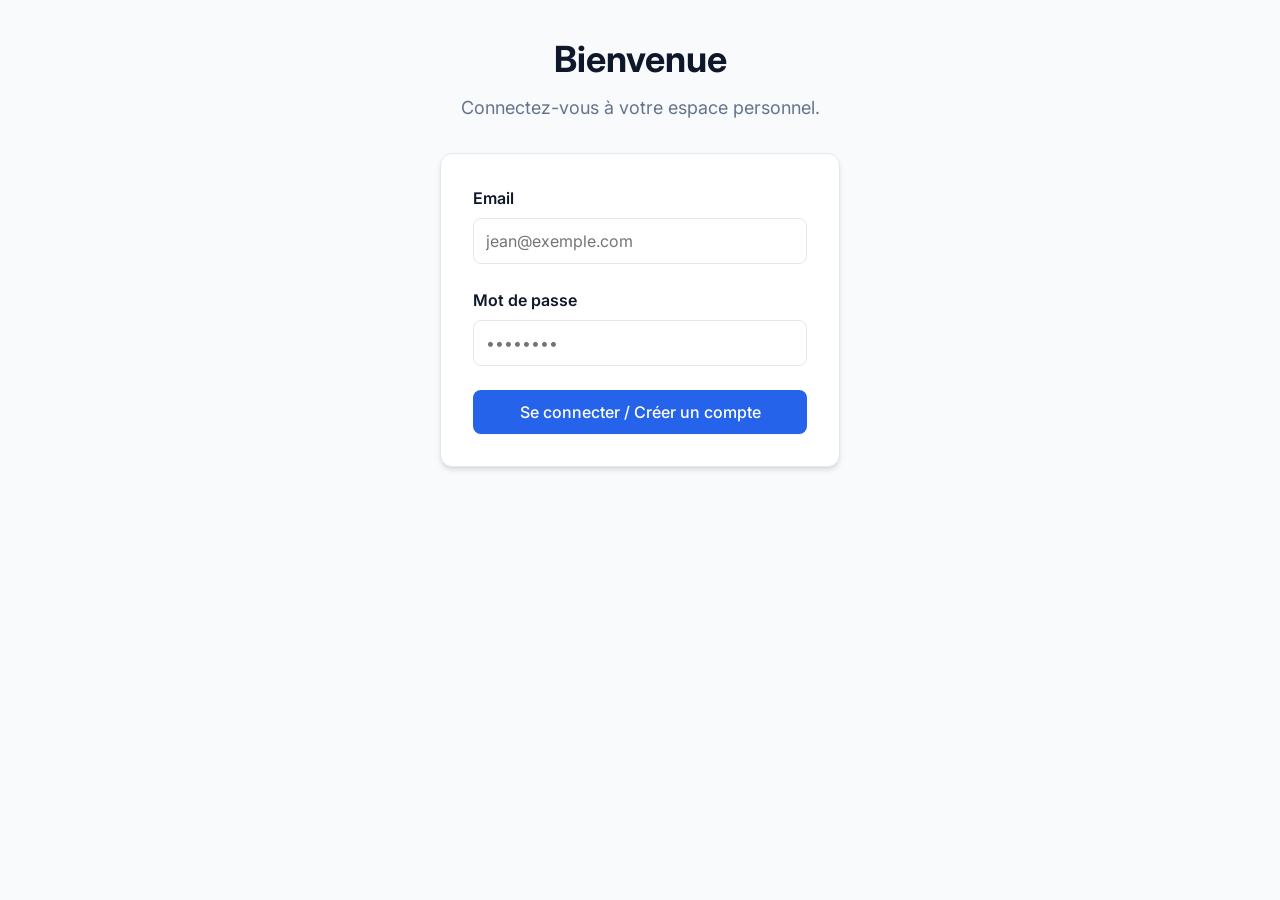
==== commit bda87ab9: "update" ====
--- a/index.html
+++ b/index.html
@@ -3,7 +3,7 @@
 <head>
   <meta charset="UTF-8">
   <meta name="viewport" content="width=device-width, initial-scale=1.0">
-  <title>GÃ©nÃ©rateur de Compte Rendu - Chantier V2</title>
+  <title>Générateur de Compte Rendu - Chantier V2</title>
   <link rel="stylesheet" href="style.css">
   <link href="https://fonts.googleapis.com/css2?family=Inter:wght@300;400;500;600;700&display=swap" rel="stylesheet">
 </head>
@@ -15,7 +15,7 @@
     <div id="view-auth" class="view">
       <div class="app-header">
         <h1>Bienvenue</h1>
-        <p>Connectez-vous Ã  votre espace personnel.</p>
+        <p>Connectez-vous à votre espace personnel.</p>
       </div>
       <div class="card auth-card">
         <form id="auth-form">
@@ -69,7 +69,7 @@
     <div id="view-project-detail" class="view hidden">
       <header class="navbar" style="border-bottom: none; margin-bottom: 0;">
         <div class="nav-left">
-          <button id="back-to-dashboard" class="icon-btn">â† Retour</button>
+          <button id="back-to-dashboard" class="icon-btn">← Retour</button>
           <h2 id="current-project-title">Titre du Projet</h2>
         </div>
         <div class="nav-right">
@@ -109,65 +109,113 @@
     <!-- ==================== VIEW: GENERATOR (THE MVP) ==================== -->
     <div id="view-generator" class="view hidden">
       <header class="navbar">
-        <button id="cancel-report-btn" class="icon-btn">â† Annuler</button>
-        <h2>Nouveau CR</h2>
-      </header>
+        <div class="nav-left">
+          <button id="cancel-report-btn" class="icon-btn">← Annuler</button>
+          <h2>Nouveau Compte Rendu</h2>
+        </div>
+      </header>
+
+      <!-- Banner for PDF/UI Consistency -->
+      <div id="generator-project-banner" class="project-banner" style="margin-bottom: 2rem;">
+         <img id="generator-banner-img" src="" class="hidden">
+         <div class="project-banner-overlay">
+            <h1 id="generator-project-title" style="color: white; text-shadow: 0 2px 4px rgba(0,0,0,0.5); font-size: 1.5rem; margin-left: 1rem;">Rapport de Visite</h1>
+         </div>
+      </div>
 
       <main class="main-content">
-        <!-- Section 1 : Saisie des notes (Input) -->
-        <section id="input-section" class="card">
-          <h2>1. Vos notes de chantier</h2>
-          <p class="subtitle">Collez vos notes brutes, remarques, ou retranscriptions vocales ici.</p>
-          <textarea id="notes-input" placeholder="Ex: Le mur porteur fissure..."></textarea>
-          
-          <button id="generate-btn" class="primary-btn">
-            <span class="icon">✨</span> Générer le Brouillon
-          </button>
-          <div id="loading" class="hidden">
-             <div class="spinner"></div>
-             <span>Analyse par l'IA en cours...</span>
-          </div>
-          <div id="error-message" class="error hidden"></div>
-        </section>
-
-        <!-- Section 2 : Édition du compte rendu (Output) -->
-        <section id="output-section" class="card hidden slide-up">
+        <!-- The Structured Compte Rendu Editor -->
+        <section id="cr-editor-section" class="card slide-up">
           <div class="output-header">
-            <h2>2. Compte Rendu Structuré</h2>
+            <h2>Détails du Compte Rendu</h2>
             <div class="actions">
               <button id="save-draft-btn" class="secondary-btn">Enregistrer Brouillon</button>
               <button id="print-btn" class="primary-btn">Exporter PDF</button>
             </div>
           </div>
           
-          <p class="subtitle">Rédigez vos remarques, assignez un acteur et une date limite pour chaque entrée.</p>
-
-          <!-- Attendance -->
-          <div class="form-group">
-            <label>Présences</label>
+          <p class="subtitle">Complétez les sections ci-dessous pour votre rapport de visite.</p>
+
+          <!-- 1. Présences -->
+          <div class="form-group">
+            <label>1. Présences</label>
             <div id="attendance-container" class="table-container">
               <!-- Rendered by JS -->
             </div>
           </div>
 
-          <!-- Photos -->
-          <div class="form-group">
-            <label>Photos &amp; Annotations</label>
-            <div class="image-upload-wrapper">
-               <input type="file" id="photo-upload" accept="image/*" multiple class="hidden-input">
-               <label for="photo-upload" class="upload-btn">
-                 <span class="icon">📸</span> Ajouter des photos
-               </label>
-            </div>
-            <div id="photo-gallery" class="photo-gallery"></div>
-          </div>
-
-          <!-- Unified Entries -->
-          <div class="form-group">
-            <label>Remarques &amp; Actions</label>
+          <!-- 2. Remarques & Observations -->
+          <div class="form-group">
+            <label>2. Remarques & Observations</label>
             <div id="entries-container"></div>
-            <button class="add-btn" id="add-entry-btn" onclick="addEntry()">+ Ajouter une entrée</button>
-          </div>
+            <button class="add-btn" id="add-entry-btn" onclick="addEntry()">+ Ajouter une observation</button>
+          </div>
+
+          <!-- 3. Actions pour la prochaine réunion -->
+          <div class="form-group">
+            <label>3. Actions pour la prochaine réunion</label>
+            <div id="next-meeting-actions-container" class="table-container">
+               <table class="actions-table">
+                 <thead>
+                   <tr>
+                     <th>Action / Remarque</th>
+                     <th style="width: 250px;">Responsable</th>
+                     <th style="width: 180px;">Délai</th>
+                     <th style="width: 40px;"></th>
+                   </tr>
+                 </thead>
+                 <tbody id="next-meeting-actions-tbody"></tbody>
+               </table>
+            </div>
+            <button class="add-btn" onclick="addMeetingAction()">+ Ajouter une action</button>
+          </div>
+
+          <!-- 4. Dates Clés & Délais -->
+          <div class="form-group">
+            <label>4. Dates Clés & Délais</label>
+            <div id="key-dates-container" class="table-container">
+              <table class="actions-table">
+                <thead>
+                  <tr>
+                    <th>Événement / Jalon</th>
+                    <th style="width: 200px;">Date prévue</th>
+                    <th style="width: 40px;"></th>
+                  </tr>
+                </thead>
+                <tbody id="key-dates-tbody"></tbody>
+              </table>
+            </div>
+            <button class="add-btn" onclick="addKeyDateRow()">+ Ajouter un jalon</button>
+          </div>
+
+          <!-- 5. Diffusion de Documents -->
+          <div class="form-group">
+            <label>5. Diffusion de Documents</label>
+            <div id="documents-container" class="table-container">
+              <table class="actions-table">
+                <thead>
+                  <tr>
+                    <th>Document</th>
+                    <th style="width: 200px;">Destinataires</th>
+                    <th style="width: 150px;">Date</th>
+                    <th style="width: 40px;"></th>
+                  </tr>
+                </thead>
+                <tbody id="documents-tbody"></tbody>
+              </table>
+            </div>
+            <button class="add-btn" onclick="addDocumentRow()">+ Ajouter un document</button>
+          </div>
+
+          <!-- 6. Checklists -->
+          <div class="form-group">
+            <label>6. Checklists</label>
+            <div id="checklists-container">
+              <!-- Rendered by JS -->
+            </div>
+            <button class="add-btn" onclick="addChecklist()">+ Créer une checklist</button>
+          </div>
+
         </section>
       </main>
     </div>
@@ -176,7 +224,7 @@
     <div id="view-actors" class="view hidden">
       <header class="navbar">
         <div class="nav-left">
-          <button id="back-to-project-from-actors" class="icon-btn">â† Retour au Projet</button>
+          <button id="back-to-project-from-actors" class="icon-btn">← Retour au Projet</button>
           <h2>Carnet d'adresses (Acteurs)</h2>
         </div>
         <button id="add-actor-btn" class="primary-btn shrink">+ Nouvel Acteur</button>
@@ -192,7 +240,7 @@
     <div id="view-lots" class="view hidden">
       <header class="navbar">
         <div class="nav-left">
-          <button id="back-to-project-from-lots" class="icon-btn">â† Retour au Projet</button>
+          <button id="back-to-project-from-lots" class="icon-btn">← Retour au Projet</button>
           <h2>Lots du Projet</h2>
         </div>
         <button id="add-lot-btn" class="primary-btn shrink">+ Nouveau Lot</button>
--- a/style.css
+++ b/style.css
@@ -145,8 +145,26 @@
 .photo-card img { width: 100%; height: 150px; object-fit: cover; background: #f1f5f9; border-bottom: 1px solid var(--border); }
 .photo-card textarea { border: none; border-radius: 0; min-height: 60px; font-size: 0.85rem; padding: 0.5rem; background: white; }
 .photo-card textarea:focus { box-shadow: none; border-top: 1px solid var(--accent); }
-.remove-photo-btn { position: absolute; top: 0.5rem; right: 0.5rem; background: rgba(255,255,255,0.9); color: var(--danger); border: none; border-radius: 50%; width: 24px; height: 24px; display: flex; align-items: center; justify-content: center; cursor: pointer; box-shadow: var(--shadow-sm); transition: all 0.2s; padding: 0; }
+.remove-photo-btn { position: absolute; top: 0.5rem; right: 0.5rem; background: rgba(255,255,255,0.9); color: var(--danger); border: none; border-radius: 50%; width: 24px; height: 24px; display: flex; align-items: center; justify-content: center; cursor: pointer; box-shadow: var(--shadow-sm); transition: all 0.2s; padding: 0; z-index: 10;}
 .remove-photo-btn:hover { background: var(--danger); color: white; }
+
+/* Inline Entry Photos */
+.entry-photos { display: flex; gap: 0.75rem; flex-wrap: wrap; margin-top: 0.75rem; padding: 0.75rem; background: #f8fafc; border-radius: 6px; border: 1px dashed var(--border); }
+.entry-photo-thumb { width: 100px; height: 100px; border-radius: 6px; object-fit: cover; border: 1px solid var(--border); position: relative; }
+.entry-photo-thumb img { width: 100%; height: 100%; object-fit: cover; border-radius: inherit; }
+.entry-photo-thumb .remove-thumb { position: absolute; top: -5px; right: -5px; background: var(--danger); color: white; border-radius: 50%; width: 18px; height: 18px; display: flex; align-items: center; justify-content: center; font-size: 10px; cursor: pointer; }
+
+/* Cloture Style */
+.entry-card.cloture { opacity: 0.6; background: #f1f5f9; border-style: dashed; }
+.entry-card.cloture .entry-body { text-decoration: line-through; color: var(--text-muted); background: transparent; }
+
+/* Checklist Style */
+.checklist-card { background: white; border: 1px solid var(--border); border-radius: 8px; padding: 1rem; margin-bottom: 1rem; }
+.checklist-title { font-weight: 700; margin-bottom: 0.75rem; display: flex; justify-content: space-between; align-items: center; }
+.checklist-item { display: flex; align-items: center; gap: 0.75rem; margin-bottom: 0.5rem; }
+.checklist-item input[type="checkbox"] { width: 1.15rem; height: 1.15rem; }
+.checklist-item input[type="text"] { border: none; background: transparent; font-size: 0.95rem; flex: 1; }
+.checklist-item input[type="text"]:focus { outline: none; border-bottom: 1px solid var(--accent); }
 
 /* Status & Utils */
 .error { color: var(--danger); background: var(--danger-bg); padding: 1rem; border-radius: 8px; margin-top: 1rem; border: 1px solid #fecaca; }
@@ -302,3 +320,38 @@
   .photo-card { border: 1px solid #ccc; page-break-inside: avoid; }
   .photo-card img { height: auto; max-height: 250px; }
 }
+/* PDF Export Styles */
+@media print {
+  body { background: white; padding: 0; }
+  .navbar, .action-bar, .actions, .add-btn, .toolbar-btn, .delete-btn, .header-btn, .icon-btn, .secondary-btn, .text-btn, .text-input.attendance-status-select, .checklist-items .text-btn { display: none !important; }
+  .app-container { max-width: 100%; padding: 0; margin: 0; }
+  .view { animation: none; padding: 0; display: block !important; }
+  .hidden { display: none !important; }
+  .card { border: none !important; box-shadow: none !important; padding: 0 !important; margin-bottom: 3rem; }
+  
+  /* Show banner only on first page if possible */
+  .project-banner { display: flex !important; height: 180px; margin-bottom: 2rem; border: 1px solid #ccc; -webkit-print-color-adjust: exact; }
+  .project-banner img { filter: none !important; opacity: 1 !important; }
+  .banner-right, .edit-cover-btn, .elegant-btn { display: none !important; }
+  
+  /* Professional Tables */
+  .actions-table { border-collapse: collapse; width: 100%; border: 1px solid #000; }
+  .actions-table th { background: #f1f5f9 !important; border: 1px solid #000 !important; -webkit-print-color-adjust: exact; }
+  .actions-table td { border: 1px solid #000 !important; padding: 0.5rem; }
+  .row-absent td { background: #f8fafc !important; color: #94a3b8 !important; -webkit-print-color-adjust: exact; }
+  
+  /* Content Blocks */
+  .form-group { page-break-inside: avoid; margin-bottom: 2rem; }
+  .entry-card { page-break-inside: avoid; border: 1px solid #e2e8f0; margin-bottom: 1rem; padding: 1rem; }
+  .entry-card.cloture { display: none !important; } /* Don't print closed items in the report */
+  
+  /* Input/Select values in print */
+  .text-input { border: none; padding: 0; background: transparent; }
+  input[type="text"] { border-bottom: 1px solid transparent; }
+  
+  /* General cleanup */
+  header h2 { font-size: 2rem; border-bottom: 2px solid var(--accent); padding-bottom: 0.5rem; }
+}
+
+.attendance-photo { width: 32px; height: 32px; border-radius: 50%; object-fit: cover; border: 1px solid var(--border); box-shadow: var(--shadow-sm); }
+.photo-placeholder { border: 1px dashed var(--border); }
